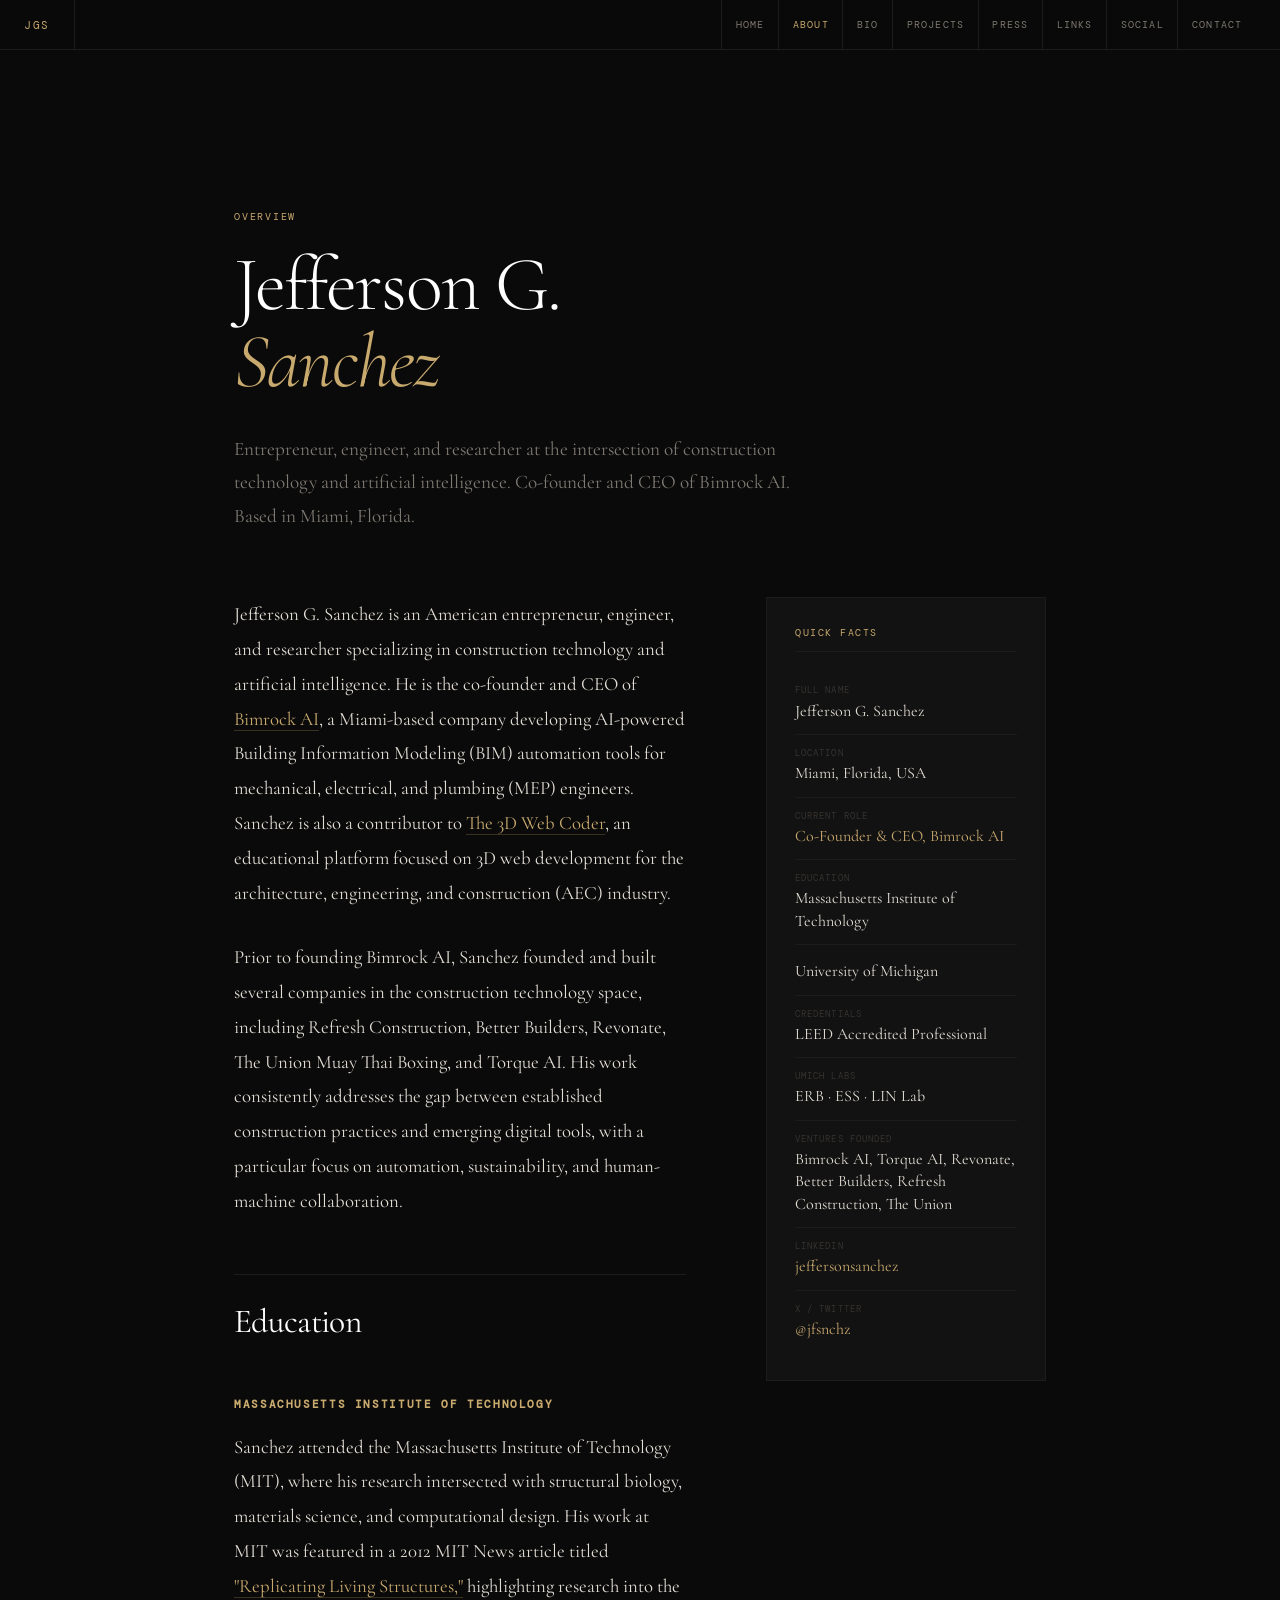
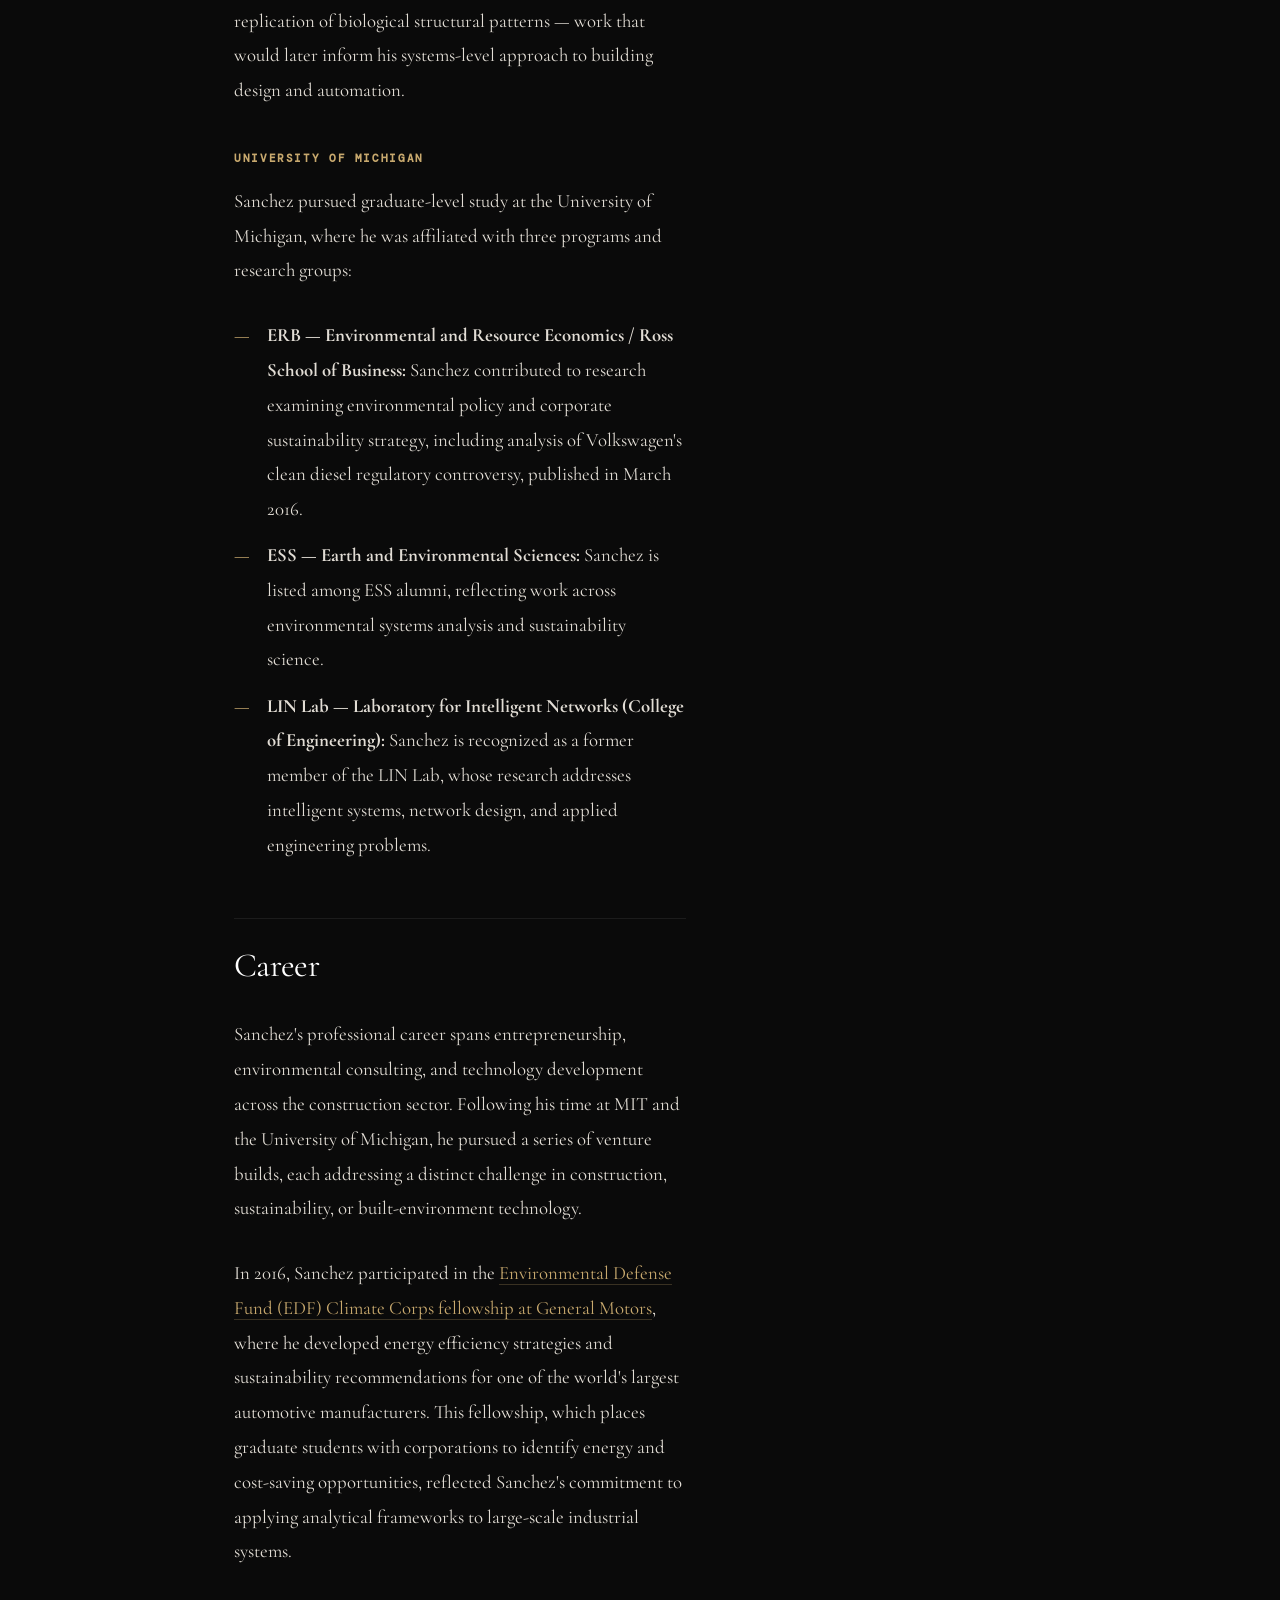
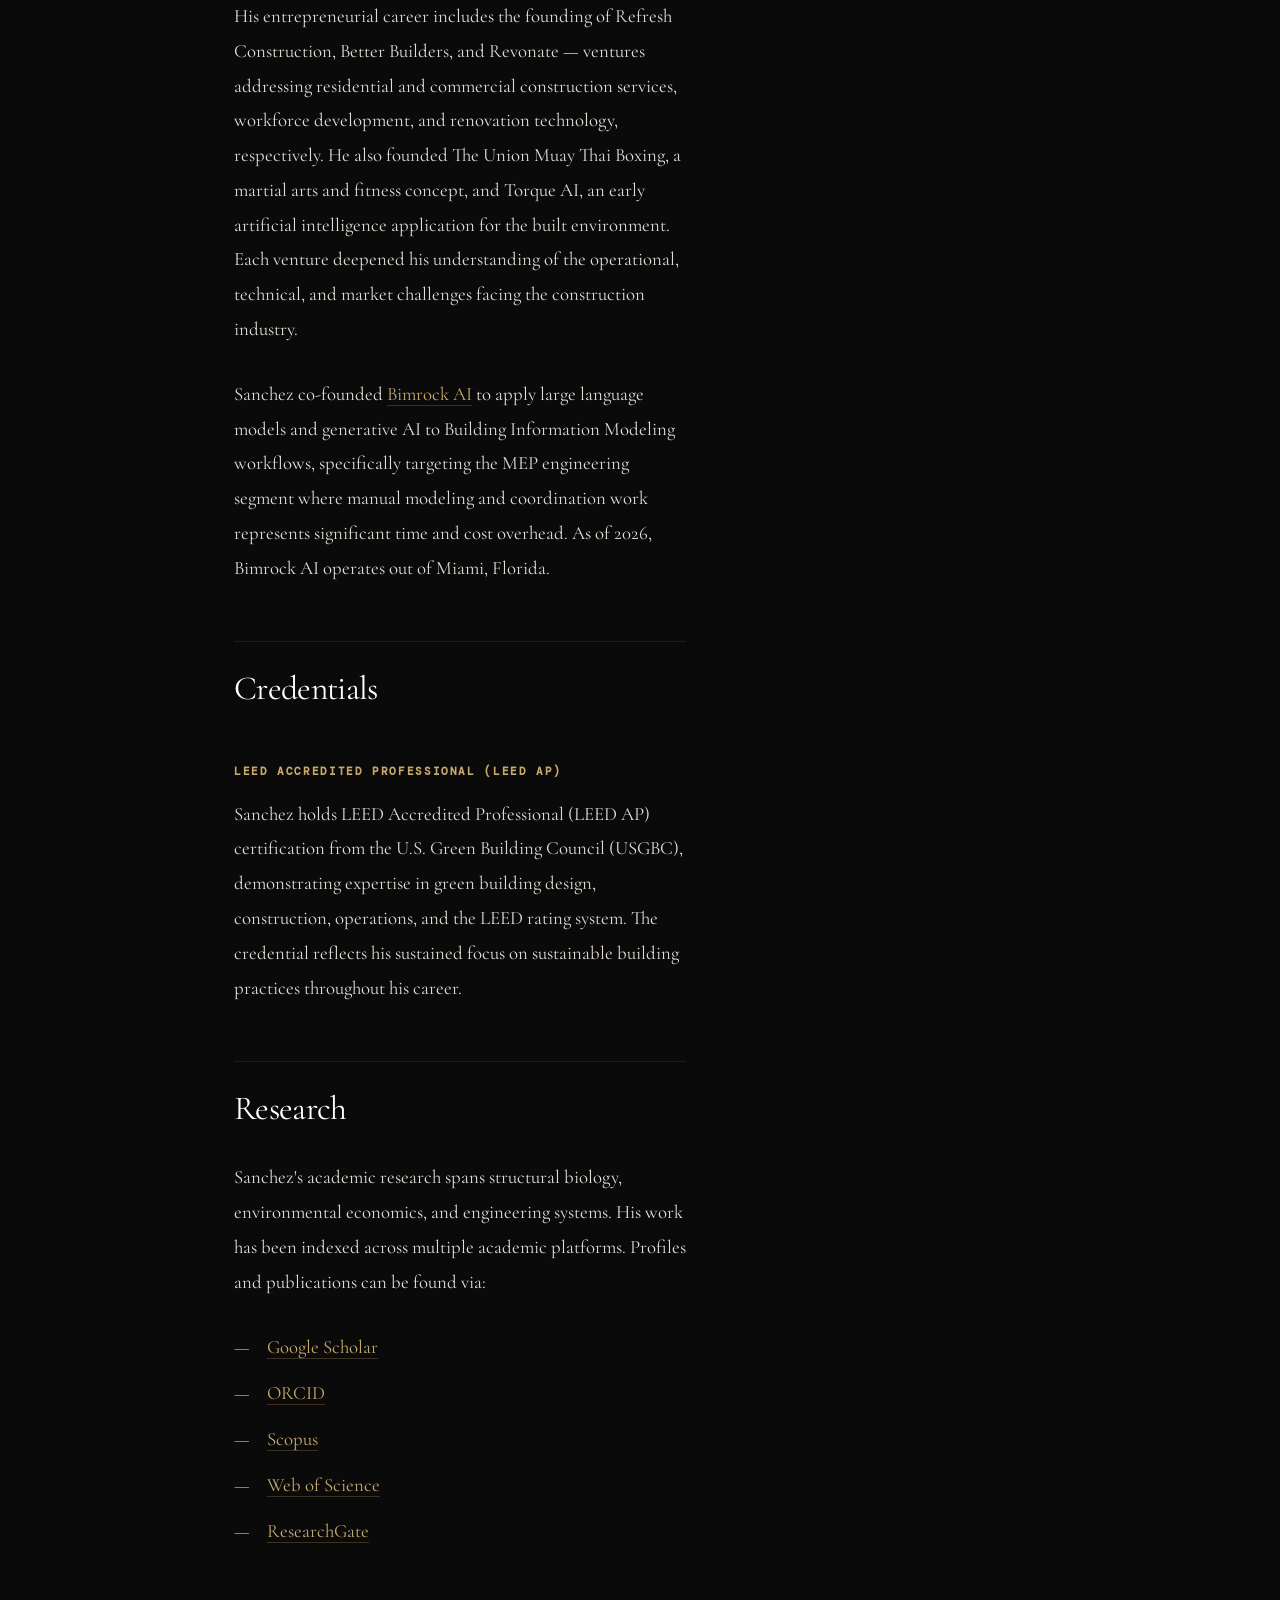
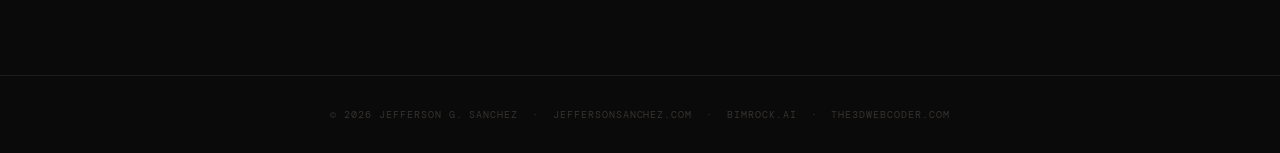
==== about.html @ 59c4698d "build: jefferson sanchez full site v2 - 8 pages Expanded single-page placeholder into a full multi-p" ====
<!DOCTYPE html>
<html lang="en">
<head>
  <meta charset="UTF-8">
  <meta name="viewport" content="width=device-width, initial-scale=1.0">
  <title>About — Jefferson G. Sanchez</title>
  <meta name="description" content="Jefferson G. Sanchez — MIT-educated entrepreneur, engineer, LEED AP, and co-founder of Bimrock AI. Education, career, credentials, and research overview.">
  <meta property="og:title" content="About — Jefferson G. Sanchez">
  <meta property="og:description" content="Education at MIT and University of Michigan, career across construction technology and AI ventures, LEED AP credentials, and academic research.">
  <meta property="og:type" content="profile">
  <meta property="og:url" content="https://jeffersonsanchez.com/about">
  <link rel="canonical" href="https://jeffersonsanchez.com/about">
  <link rel="stylesheet" href="styles.css">
  <style>
    .about-grid {
      display: grid;
      grid-template-columns: 1fr 280px;
      gap: 5rem;
      align-items: start;
    }
    .sidebar-card {
      background: var(--bg-card);
      border: 1px solid var(--border);
      padding: 1.75rem;
      position: sticky;
      top: 70px;
    }
    .sidebar-card__title {
      font-family: 'DM Mono', monospace;
      font-size: 0.6rem;
      letter-spacing: 0.16em;
      text-transform: uppercase;
      color: var(--accent);
      margin-bottom: 1.25rem;
      padding-bottom: 0.75rem;
      border-bottom: 1px solid var(--border);
    }
    .sidebar-row {
      display: flex;
      flex-direction: column;
      gap: 0.2rem;
      padding: 0.75rem 0;
      border-bottom: 1px solid var(--border);
    }
    .sidebar-row:last-child { border-bottom: none; }
    .sidebar-row__label {
      font-family: 'DM Mono', monospace;
      font-size: 0.56rem;
      letter-spacing: 0.12em;
      text-transform: uppercase;
      color: var(--text-3);
    }
    .sidebar-row__value {
      font-size: 1rem;
      color: var(--text);
      line-height: 1.4;
    }
    .sidebar-row__value a {
      color: var(--accent);
      text-decoration: none;
    }
    @media (max-width: 860px) {
      .about-grid { grid-template-columns: 1fr; gap: 3rem; }
      .sidebar-card { position: static; }
    }
  </style>
  <script type="application/ld+json">
  {
    "@context": "https://schema.org",
    "@type": "Person",
    "name": "Jefferson G. Sanchez",
    "givenName": "Jefferson",
    "additionalName": "G.",
    "familyName": "Sanchez",
    "url": "https://jeffersonsanchez.com",
    "jobTitle": ["Co-Founder", "CEO", "GTM Engineer"],
    "description": "MIT-educated entrepreneur and engineer building AI-powered BIM automation for the construction industry. LEED Accredited Professional.",
    "worksFor": {
      "@type": "Organization",
      "name": "Bimrock AI",
      "url": "https://bimrock.ai"
    },
    "alumniOf": [
      {
        "@type": "CollegeOrUniversity",
        "name": "Massachusetts Institute of Technology",
        "url": "https://mit.edu"
      },
      {
        "@type": "CollegeOrUniversity",
        "name": "University of Michigan",
        "url": "https://umich.edu"
      }
    ],
    "hasCredential": {
      "@type": "EducationalOccupationalCredential",
      "name": "LEED Accredited Professional"
    },
    "address": {
      "@type": "PostalAddress",
      "addressLocality": "Miami",
      "addressRegion": "Florida",
      "addressCountry": "US"
    },
    "sameAs": [
      "https://www.linkedin.com/in/jeffersonsanchez",
      "https://twitter.com/jfsnchz",
      "https://www.instagram.com/jfsnchz",
      "https://github.com/jeffersonsanchez",
      "https://scholar.google.com/citations?user=jeffersonsanchez",
      "https://orcid.org/0000-0000-0000-0000",
      "https://www.researchgate.net/profile/Jefferson-Sanchez",
      "https://www.scopus.com/authid/detail.uri?authorId=jeffersonsanchez",
      "https://medium.com/@jeffersonsanchez",
      "https://about.me/jeffersonsanchez",
      "https://linktr.ee/jeffersonsanchez",
      "https://www.crunchbase.com/person/jefferson-sanchez",
      "https://bimrock.ai",
      "https://the3dwebcoder.com",
      "https://news.mit.edu/2012/replicating-living-structures",
      "https://business.edf.org/climate-corps/projects/general-motors-company-jefferson-sanchez-2016/"
    ]
  }
  </script>
</head>
<body>

  <nav class="nav">
    <div class="nav__inner">
      <a href="index.html" class="nav__logo">JGS</a>
      <div class="nav__links">
        <a href="index.html">Home</a>
        <a href="about.html">About</a>
        <a href="bio.html">Bio</a>
        <a href="projects.html">Projects</a>
        <a href="press.html">Press</a>
        <a href="links.html">Links</a>
        <a href="social.html">Social</a>
        <a href="contact.html">Contact</a>
      </div>
    </div>
  </nav>

  <main>
    <div class="container">

      <header class="page-header anim-fade">
        <span class="eyebrow">Overview</span>
        <h1>Jefferson G.<br><em style="font-style:italic;color:var(--accent)">Sanchez</em></h1>
        <p class="lead">Entrepreneur, engineer, and researcher at the intersection of construction technology and artificial intelligence. Co-founder and CEO of Bimrock AI. Based in Miami, Florida.</p>
      </header>

      <div class="about-grid">

        <!-- MAIN CONTENT -->
        <article class="prose anim-fade">

          <p>
            Jefferson G. Sanchez is an American entrepreneur, engineer, and researcher specializing in construction technology and artificial intelligence. He is the co-founder and CEO of <a href="https://bimrock.ai" target="_blank" rel="noopener">Bimrock AI</a>, a Miami-based company developing AI-powered Building Information Modeling (BIM) automation tools for mechanical, electrical, and plumbing (MEP) engineers. Sanchez is also a contributor to <a href="https://the3dwebcoder.com" target="_blank" rel="noopener">The 3D Web Coder</a>, an educational platform focused on 3D web development for the architecture, engineering, and construction (AEC) industry.
          </p>

          <p>
            Prior to founding Bimrock AI, Sanchez founded and built several companies in the construction technology space, including Refresh Construction, Better Builders, Revonate, The Union Muay Thai Boxing, and Torque AI. His work consistently addresses the gap between established construction practices and emerging digital tools, with a particular focus on automation, sustainability, and human-machine collaboration.
          </p>

          <h2>Education</h2>

          <h3>Massachusetts Institute of Technology</h3>
          <p>
            Sanchez attended the Massachusetts Institute of Technology (MIT), where his research intersected with structural biology, materials science, and computational design. His work at MIT was featured in a 2012 MIT News article titled <a href="https://news.mit.edu/2012/replicating-living-structures" target="_blank" rel="noopener">"Replicating Living Structures,"</a> highlighting research into the replication of biological structural patterns — work that would later inform his systems-level approach to building design and automation.
          </p>

          <h3>University of Michigan</h3>
          <p>
            Sanchez pursued graduate-level study at the University of Michigan, where he was affiliated with three programs and research groups:
          </p>
          <ul>
            <li><strong>ERB — Environmental and Resource Economics / Ross School of Business:</strong> Sanchez contributed to research examining environmental policy and corporate sustainability strategy, including analysis of Volkswagen's clean diesel regulatory controversy, published in March 2016.</li>
            <li><strong>ESS — Earth and Environmental Sciences:</strong> Sanchez is listed among ESS alumni, reflecting work across environmental systems analysis and sustainability science.</li>
            <li><strong>LIN Lab — Laboratory for Intelligent Networks (College of Engineering):</strong> Sanchez is recognized as a former member of the LIN Lab, whose research addresses intelligent systems, network design, and applied engineering problems.</li>
          </ul>

          <h2>Career</h2>

          <p>
            Sanchez's professional career spans entrepreneurship, environmental consulting, and technology development across the construction sector. Following his time at MIT and the University of Michigan, he pursued a series of venture builds, each addressing a distinct challenge in construction, sustainability, or built-environment technology.
          </p>

          <p>
            In 2016, Sanchez participated in the <a href="https://business.edf.org/climate-corps/projects/general-motors-company-jefferson-sanchez-2016/" target="_blank" rel="noopener">Environmental Defense Fund (EDF) Climate Corps fellowship at General Motors</a>, where he developed energy efficiency strategies and sustainability recommendations for one of the world's largest automotive manufacturers. This fellowship, which places graduate students with corporations to identify energy and cost-saving opportunities, reflected Sanchez's commitment to applying analytical frameworks to large-scale industrial systems.
          </p>

          <p>
            His entrepreneurial career includes the founding of Refresh Construction, Better Builders, and Revonate — ventures addressing residential and commercial construction services, workforce development, and renovation technology, respectively. He also founded The Union Muay Thai Boxing, a martial arts and fitness concept, and Torque AI, an early artificial intelligence application for the built environment. Each venture deepened his understanding of the operational, technical, and market challenges facing the construction industry.
          </p>

          <p>
            Sanchez co-founded <a href="https://bimrock.ai" target="_blank" rel="noopener">Bimrock AI</a> to apply large language models and generative AI to Building Information Modeling workflows, specifically targeting the MEP engineering segment where manual modeling and coordination work represents significant time and cost overhead. As of 2026, Bimrock AI operates out of Miami, Florida.
          </p>

          <h2>Credentials</h2>

          <h3>LEED Accredited Professional (LEED AP)</h3>
          <p>
            Sanchez holds LEED Accredited Professional (LEED AP) certification from the U.S. Green Building Council (USGBC), demonstrating expertise in green building design, construction, operations, and the LEED rating system. The credential reflects his sustained focus on sustainable building practices throughout his career.
          </p>

          <h2>Research</h2>

          <p>
            Sanchez's academic research spans structural biology, environmental economics, and engineering systems. His work has been indexed across multiple academic platforms. Profiles and publications can be found via:
          </p>
          <ul>
            <li><a href="https://scholar.google.com" target="_blank" rel="noopener">Google Scholar</a></li>
            <li><a href="https://orcid.org" target="_blank" rel="noopener">ORCID</a></li>
            <li><a href="https://www.scopus.com" target="_blank" rel="noopener">Scopus</a></li>
            <li><a href="https://www.webofscience.com" target="_blank" rel="noopener">Web of Science</a></li>
            <li><a href="https://www.researchgate.net/profile/Jefferson-Sanchez" target="_blank" rel="noopener">ResearchGate</a></li>
          </ul>

        </article>

        <!-- SIDEBAR -->
        <aside class="anim-fade anim-d2">
          <div class="sidebar-card">
            <div class="sidebar-card__title">Quick Facts</div>
            <div class="sidebar-row">
              <span class="sidebar-row__label">Full Name</span>
              <span class="sidebar-row__value">Jefferson G. Sanchez</span>
            </div>
            <div class="sidebar-row">
              <span class="sidebar-row__label">Location</span>
              <span class="sidebar-row__value">Miami, Florida, USA</span>
            </div>
            <div class="sidebar-row">
              <span class="sidebar-row__label">Current Role</span>
              <span class="sidebar-row__value"><a href="https://bimrock.ai" target="_blank" rel="noopener">Co-Founder &amp; CEO, Bimrock AI</a></span>
            </div>
            <div class="sidebar-row">
              <span class="sidebar-row__label">Education</span>
              <span class="sidebar-row__value">Massachusetts Institute of Technology</span>
            </div>
            <div class="sidebar-row">
              <span class="sidebar-row__label"></span>
              <span class="sidebar-row__value">University of Michigan</span>
            </div>
            <div class="sidebar-row">
              <span class="sidebar-row__label">Credentials</span>
              <span class="sidebar-row__value">LEED Accredited Professional</span>
            </div>
            <div class="sidebar-row">
              <span class="sidebar-row__label">UMich Labs</span>
              <span class="sidebar-row__value">ERB · ESS · LIN Lab</span>
            </div>
            <div class="sidebar-row">
              <span class="sidebar-row__label">Ventures Founded</span>
              <span class="sidebar-row__value">Bimrock AI, Torque AI, Revonate, Better Builders, Refresh Construction, The Union</span>
            </div>
            <div class="sidebar-row">
              <span class="sidebar-row__label">LinkedIn</span>
              <span class="sidebar-row__value"><a href="https://linkedin.com/in/jeffersonsanchez" target="_blank" rel="noopener">jeffersonsanchez</a></span>
            </div>
            <div class="sidebar-row">
              <span class="sidebar-row__label">X / Twitter</span>
              <span class="sidebar-row__value"><a href="https://twitter.com/jfsnchz" target="_blank" rel="noopener">@jfsnchz</a></span>
            </div>
          </div>
        </aside>

      </div>
    </div>
  </main>

  <footer class="footer">
    <div class="footer__inner">
      <p>© 2026 Jefferson G. Sanchez &nbsp;·&nbsp; <a href="https://jeffersonsanchez.com">jeffersonsanchez.com</a> &nbsp;·&nbsp; <a href="https://bimrock.ai" target="_blank" rel="noopener">bimrock.ai</a> &nbsp;·&nbsp; <a href="https://the3dwebcoder.com" target="_blank" rel="noopener">the3dwebcoder.com</a></p>
    </div>
  </footer>

  <script>
    const p = location.pathname.split('/').pop() || 'index.html';
    document.querySelectorAll('.nav__links a').forEach(a => {
      if (a.getAttribute('href') === p) a.setAttribute('aria-current', 'page');
    });
  </script>

</body>
</html>
---- styles.css ----
/* ============================================================
   jeffersonsanchez.com — shared stylesheet
   Cormorant Garamond + DM Mono · Dark · Gold #c8a96e
   ============================================================ */

@import url('https://fonts.googleapis.com/css2?family=Cormorant+Garamond:ital,wght@0,300;0,400;0,500;0,600;1,300;1,400;1,500&family=DM+Mono:wght@300;400;500&display=swap');

/* ─── TOKENS ───────────────────────────────────────────── */

:root {
  --bg:          #0a0a0a;
  --bg-2:        #0f0f0f;
  --bg-card:     #121212;
  --bg-card-2:   #161616;
  --border:      #1c1c1c;
  --border-2:    #282828;
  --text:        #e2ddd5;
  --text-2:      #7e7972;
  --text-3:      #363330;
  --accent:      #c8a96e;
  --accent-low:  rgba(200,169,110,0.10);
  --accent-mid:  rgba(200,169,110,0.25);
  --white:       #ffffff;
}

/* ─── RESET ──────────────────────────────────────────────── */

*, *::before, *::after { box-sizing: border-box; margin: 0; padding: 0; }
html { scroll-behavior: smooth; }
body {
  background: var(--bg);
  color: var(--text);
  font-family: 'Cormorant Garamond', Georgia, serif;
  min-height: 100vh;
  display: flex;
  flex-direction: column;
  -webkit-font-smoothing: antialiased;
  -moz-osx-font-smoothing: grayscale;
}
img, video { max-width: 100%; display: block; }

/* ─── NAVIGATION ─────────────────────────────────────────── */

.nav {
  position: fixed;
  inset: 0 0 auto 0;
  z-index: 100;
  height: 50px;
  background: rgba(10,10,10,0.93);
  border-bottom: 1px solid var(--border);
  backdrop-filter: blur(18px);
  -webkit-backdrop-filter: blur(18px);
  display: flex;
  align-items: stretch;
}

.nav__inner {
  width: 100%;
  max-width: 1300px;
  margin: 0 auto;
  padding: 0 1.5rem;
  display: flex;
  align-items: stretch;
  gap: 0;
}

.nav__logo {
  font-family: 'DM Mono', monospace;
  font-size: 0.68rem;
  letter-spacing: 0.16em;
  text-transform: uppercase;
  color: var(--accent);
  text-decoration: none;
  white-space: nowrap;
  flex-shrink: 0;
  display: flex;
  align-items: center;
  padding-right: 1.5rem;
  border-right: 1px solid var(--border);
}

.nav__links {
  display: flex;
  overflow-x: auto;
  scrollbar-width: none;
  -ms-overflow-style: none;
  margin-left: auto;
}
.nav__links::-webkit-scrollbar { display: none; }

.nav__links a {
  font-family: 'DM Mono', monospace;
  font-size: 0.62rem;
  letter-spacing: 0.12em;
  text-transform: uppercase;
  color: var(--text-2);
  text-decoration: none;
  padding: 0 0.85rem;
  white-space: nowrap;
  border-left: 1px solid var(--border);
  display: flex;
  align-items: center;
  transition: color 0.15s;
}
.nav__links a:hover,
.nav__links a[aria-current="page"] { color: var(--accent); }

/* ─── MAIN ───────────────────────────────────────────────── */

main { flex: 1; padding-top: 50px; }

/* ─── FOOTER ─────────────────────────────────────────────── */

.footer {
  border-top: 1px solid var(--border);
  padding: 2rem 1.5rem;
  margin-top: auto;
}
.footer__inner {
  max-width: 1300px;
  margin: 0 auto;
  display: flex;
  align-items: center;
  justify-content: center;
  flex-wrap: wrap;
  gap: 0.5rem;
}
.footer p {
  font-family: 'DM Mono', monospace;
  font-size: 0.6rem;
  letter-spacing: 0.1em;
  text-transform: uppercase;
  color: var(--text-3);
  text-align: center;
}
.footer a {
  color: var(--text-3);
  text-decoration: none;
  transition: color 0.15s;
}
.footer a:hover { color: var(--accent); }

/* ─── LAYOUT ─────────────────────────────────────────────── */

.container {
  max-width: 860px;
  margin: 0 auto;
  padding: 5rem 1.5rem 6rem;
}
.container--wide {
  max-width: 1100px;
  margin: 0 auto;
  padding: 4rem 1.5rem 5rem;
}

/* ─── EYEBROW / SECTION LABEL ────────────────────────────── */

.eyebrow {
  font-family: 'DM Mono', monospace;
  font-size: 0.62rem;
  letter-spacing: 0.18em;
  text-transform: uppercase;
  color: var(--accent);
  display: block;
}

.section-label {
  font-family: 'DM Mono', monospace;
  font-size: 0.6rem;
  letter-spacing: 0.18em;
  text-transform: uppercase;
  color: var(--accent);
  display: flex;
  align-items: center;
  gap: 1.25rem;
  margin-bottom: 2.5rem;
}
.section-label::after {
  content: '';
  flex: 1;
  height: 1px;
  background: var(--border);
}

/* ─── PAGE HEADER ────────────────────────────────────────── */

.page-header {
  padding: 5rem 0 4rem;
}
.page-header .eyebrow { margin-bottom: 1.5rem; }
.page-header h1 {
  font-size: clamp(2.75rem, 6vw, 5.5rem);
  font-weight: 300;
  line-height: 1.0;
  color: var(--white);
  letter-spacing: -0.025em;
  margin-bottom: 2rem;
}
.page-header .lead {
  font-size: 1.2rem;
  line-height: 1.75;
  color: var(--text-2);
  max-width: 600px;
}

/* ─── PROSE ──────────────────────────────────────────────── */

.prose {
  font-size: 1.175rem;
  line-height: 1.85;
  color: var(--text);
}
.prose p { margin-bottom: 1.6em; }
.prose p:last-child { margin-bottom: 0; }
.prose h2 {
  font-size: 2.1rem;
  font-weight: 400;
  color: var(--white);
  letter-spacing: -0.02em;
  margin: 3.5rem 0 1.25rem;
  padding-top: 1rem;
  border-top: 1px solid var(--border);
}
.prose h3 {
  font-family: 'DM Mono', monospace;
  font-size: 0.68rem;
  letter-spacing: 0.15em;
  text-transform: uppercase;
  color: var(--accent);
  margin: 2.5rem 0 1rem;
}
.prose a {
  color: var(--accent);
  text-decoration: none;
  border-bottom: 1px solid var(--accent-mid);
  transition: border-color 0.15s;
}
.prose a:hover { border-color: var(--accent); }
.prose ul {
  list-style: none;
  margin-bottom: 1.6em;
  padding-left: 0;
}
.prose ul li {
  padding-left: 1.75em;
  position: relative;
  margin-bottom: 0.6em;
}
.prose ul li::before {
  content: '—';
  position: absolute;
  left: 0;
  color: var(--accent);
}
.prose cite {
  display: block;
  font-style: italic;
  font-size: 1rem;
  color: var(--text-2);
  margin-top: 1em;
  padding-left: 1em;
  border-left: 2px solid var(--border-2);
}

/* ─── CARD ───────────────────────────────────────────────── */

.card {
  background: var(--bg-card);
  border: 1px solid var(--border);
  padding: 2rem;
  transition: border-color 0.2s, background 0.2s;
}
.card:hover { border-color: var(--border-2); background: var(--bg-card-2); }
.card .eyebrow { margin-bottom: 0.85rem; }
.card h2, .card h3 {
  font-size: 1.6rem;
  font-weight: 400;
  color: var(--white);
  margin-bottom: 0.75rem;
  line-height: 1.2;
}
.card p {
  font-size: 1.05rem;
  color: var(--text-2);
  line-height: 1.68;
}
.card .card-link {
  display: inline-flex;
  align-items: center;
  gap: 0.4rem;
  margin-top: 1.25rem;
  font-family: 'DM Mono', monospace;
  font-size: 0.62rem;
  letter-spacing: 0.12em;
  text-transform: uppercase;
  color: var(--accent);
  text-decoration: none;
  border-bottom: 1px solid var(--accent-mid);
  padding-bottom: 1px;
  transition: border-color 0.15s;
}
.card .card-link:hover { border-color: var(--accent); }

/* ─── BADGE ──────────────────────────────────────────────── */

.badge {
  display: inline-block;
  font-family: 'DM Mono', monospace;
  font-size: 0.56rem;
  letter-spacing: 0.12em;
  text-transform: uppercase;
  padding: 0.2rem 0.55rem;
  border: 1px solid;
}
.badge--active { color: var(--accent); border-color: var(--accent-mid); background: var(--accent-low); }
.badge--past { color: var(--text-3); border-color: var(--border); }

/* ─── LINK LIST ──────────────────────────────────────────── */

.link-list { list-style: none; }
.link-list li { border-bottom: 1px solid var(--border); }
.link-list li:first-child { border-top: 1px solid var(--border); }
.link-list a {
  display: flex;
  align-items: center;
  gap: 1rem;
  padding: 0.85rem 0;
  text-decoration: none;
  transition: color 0.15s;
}
.link-list a:hover .link-name { color: var(--accent); }
.link-list a:hover .link-arrow { opacity: 1; color: var(--accent); }
.link-name {
  font-size: 1.1rem;
  color: var(--text);
  flex: 1;
  transition: color 0.15s;
}
.link-url {
  font-family: 'DM Mono', monospace;
  font-size: 0.6rem;
  letter-spacing: 0.06em;
  color: var(--text-3);
  overflow: hidden;
  text-overflow: ellipsis;
  white-space: nowrap;
  max-width: 260px;
}
.link-arrow {
  font-size: 0.85rem;
  color: var(--text-3);
  opacity: 0;
  transition: opacity 0.15s, color 0.15s;
  flex-shrink: 0;
}

/* ─── PHOTO PLACEHOLDER ──────────────────────────────────── */

.photo-grid {
  display: grid;
  grid-template-columns: repeat(2, 1fr);
  gap: 1px;
  background: var(--border);
}
.photo-placeholder {
  background: var(--bg-card);
  aspect-ratio: 4 / 5;
  display: flex;
  flex-direction: column;
  align-items: center;
  justify-content: center;
  gap: 0.85rem;
}
.photo-placeholder svg { color: var(--border-2); }
.photo-placeholder span {
  font-family: 'DM Mono', monospace;
  font-size: 0.58rem;
  letter-spacing: 0.12em;
  text-transform: uppercase;
  color: var(--text-3);
}

/* ─── PRESS ITEM ─────────────────────────────────────────── */

.press-item {
  padding: 2.25rem 0;
  border-bottom: 1px solid var(--border);
}
.press-item:first-of-type { border-top: 1px solid var(--border); }
.press-item__meta {
  display: flex;
  align-items: center;
  gap: 1rem;
  margin-bottom: 0.85rem;
}
.press-item__source {
  font-family: 'DM Mono', monospace;
  font-size: 0.6rem;
  letter-spacing: 0.14em;
  text-transform: uppercase;
  color: var(--accent);
}
.press-item__type,
.press-item__date {
  font-family: 'DM Mono', monospace;
  font-size: 0.6rem;
  letter-spacing: 0.08em;
  color: var(--text-3);
}
.press-item__title {
  font-size: 1.55rem;
  font-weight: 400;
  color: var(--white);
  line-height: 1.25;
  margin-bottom: 0.65rem;
}
.press-item__desc {
  font-size: 1.05rem;
  color: var(--text-2);
  line-height: 1.68;
  margin-bottom: 1.1rem;
  max-width: 700px;
}
.press-item__link {
  font-family: 'DM Mono', monospace;
  font-size: 0.6rem;
  letter-spacing: 0.1em;
  text-transform: uppercase;
  color: var(--accent);
  text-decoration: none;
  border-bottom: 1px solid var(--accent-mid);
  padding-bottom: 1px;
  transition: border-color 0.15s;
}
.press-item__link:hover { border-color: var(--accent); }

/* ─── TIMELINE ───────────────────────────────────────────── */

.timeline { list-style: none; }
.timeline-item {
  display: grid;
  grid-template-columns: 120px 1fr;
  gap: 2rem;
  padding: 2rem 0;
  border-bottom: 1px solid var(--border);
}
.timeline-item:first-child { border-top: 1px solid var(--border); }
.timeline-item__date {
  font-family: 'DM Mono', monospace;
  font-size: 0.64rem;
  letter-spacing: 0.1em;
  color: var(--text-3);
  padding-top: 0.25rem;
}
.timeline-item__title {
  font-size: 1.3rem;
  font-weight: 400;
  color: var(--white);
  margin-bottom: 0.4rem;
  line-height: 1.2;
}
.timeline-item__body {
  font-size: 1rem;
  color: var(--text-2);
  line-height: 1.65;
}

/* ─── ANIMATIONS ─────────────────────────────────────────── */

@keyframes fadeUp {
  from { opacity: 0; transform: translateY(14px); }
  to   { opacity: 1; transform: translateY(0); }
}
.anim-fade { animation: fadeUp 0.55s ease both; }
.anim-d1 { animation-delay: 0.08s; }
.anim-d2 { animation-delay: 0.16s; }
.anim-d3 { animation-delay: 0.24s; }
.anim-d4 { animation-delay: 0.32s; }
.anim-d5 { animation-delay: 0.40s; }
.anim-d6 { animation-delay: 0.48s; }
.anim-d7 { animation-delay: 0.56s; }

/* ─── RESPONSIVE ─────────────────────────────────────────── */

@media (max-width: 768px) {
  .container, .container--wide { padding: 3.5rem 1.25rem 4.5rem; }
  .page-header h1 { font-size: 2.5rem; }
  .link-url { display: none; }
  .timeline-item { grid-template-columns: 1fr; gap: 0.5rem; }
}
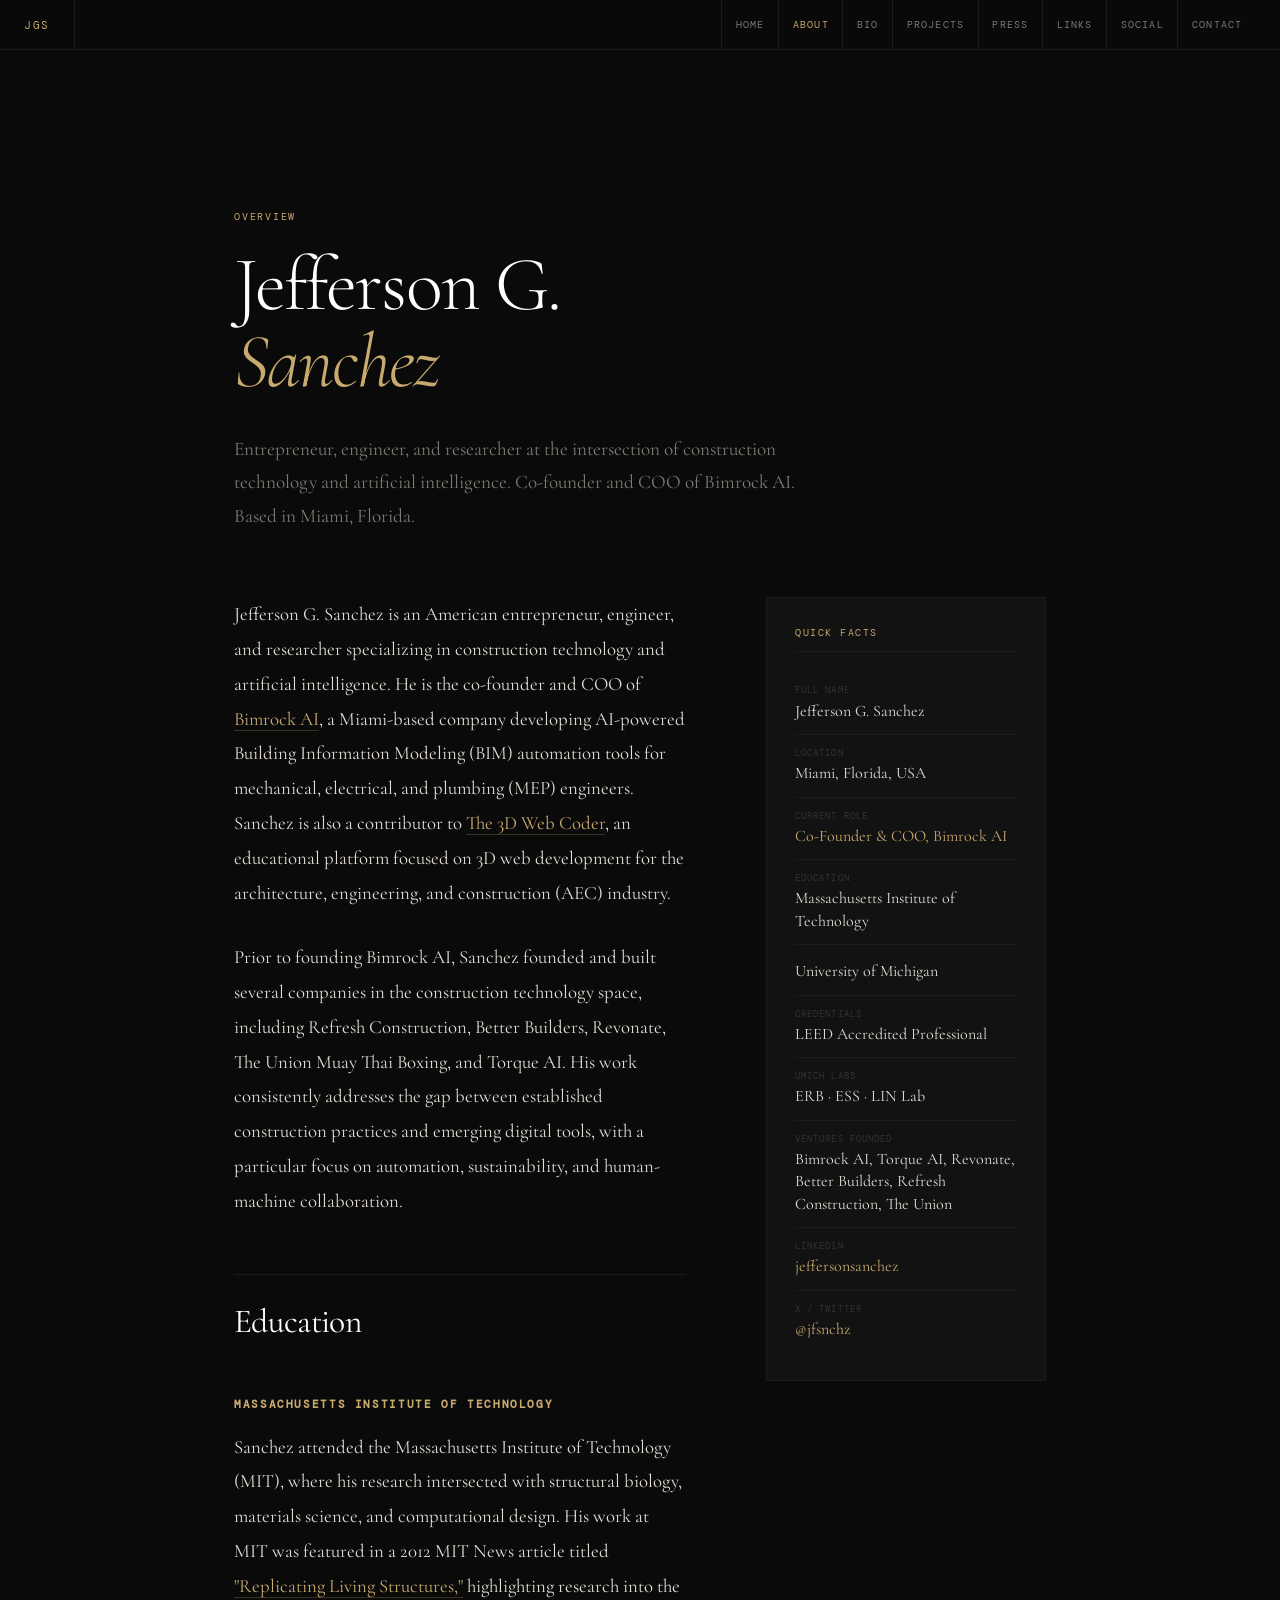
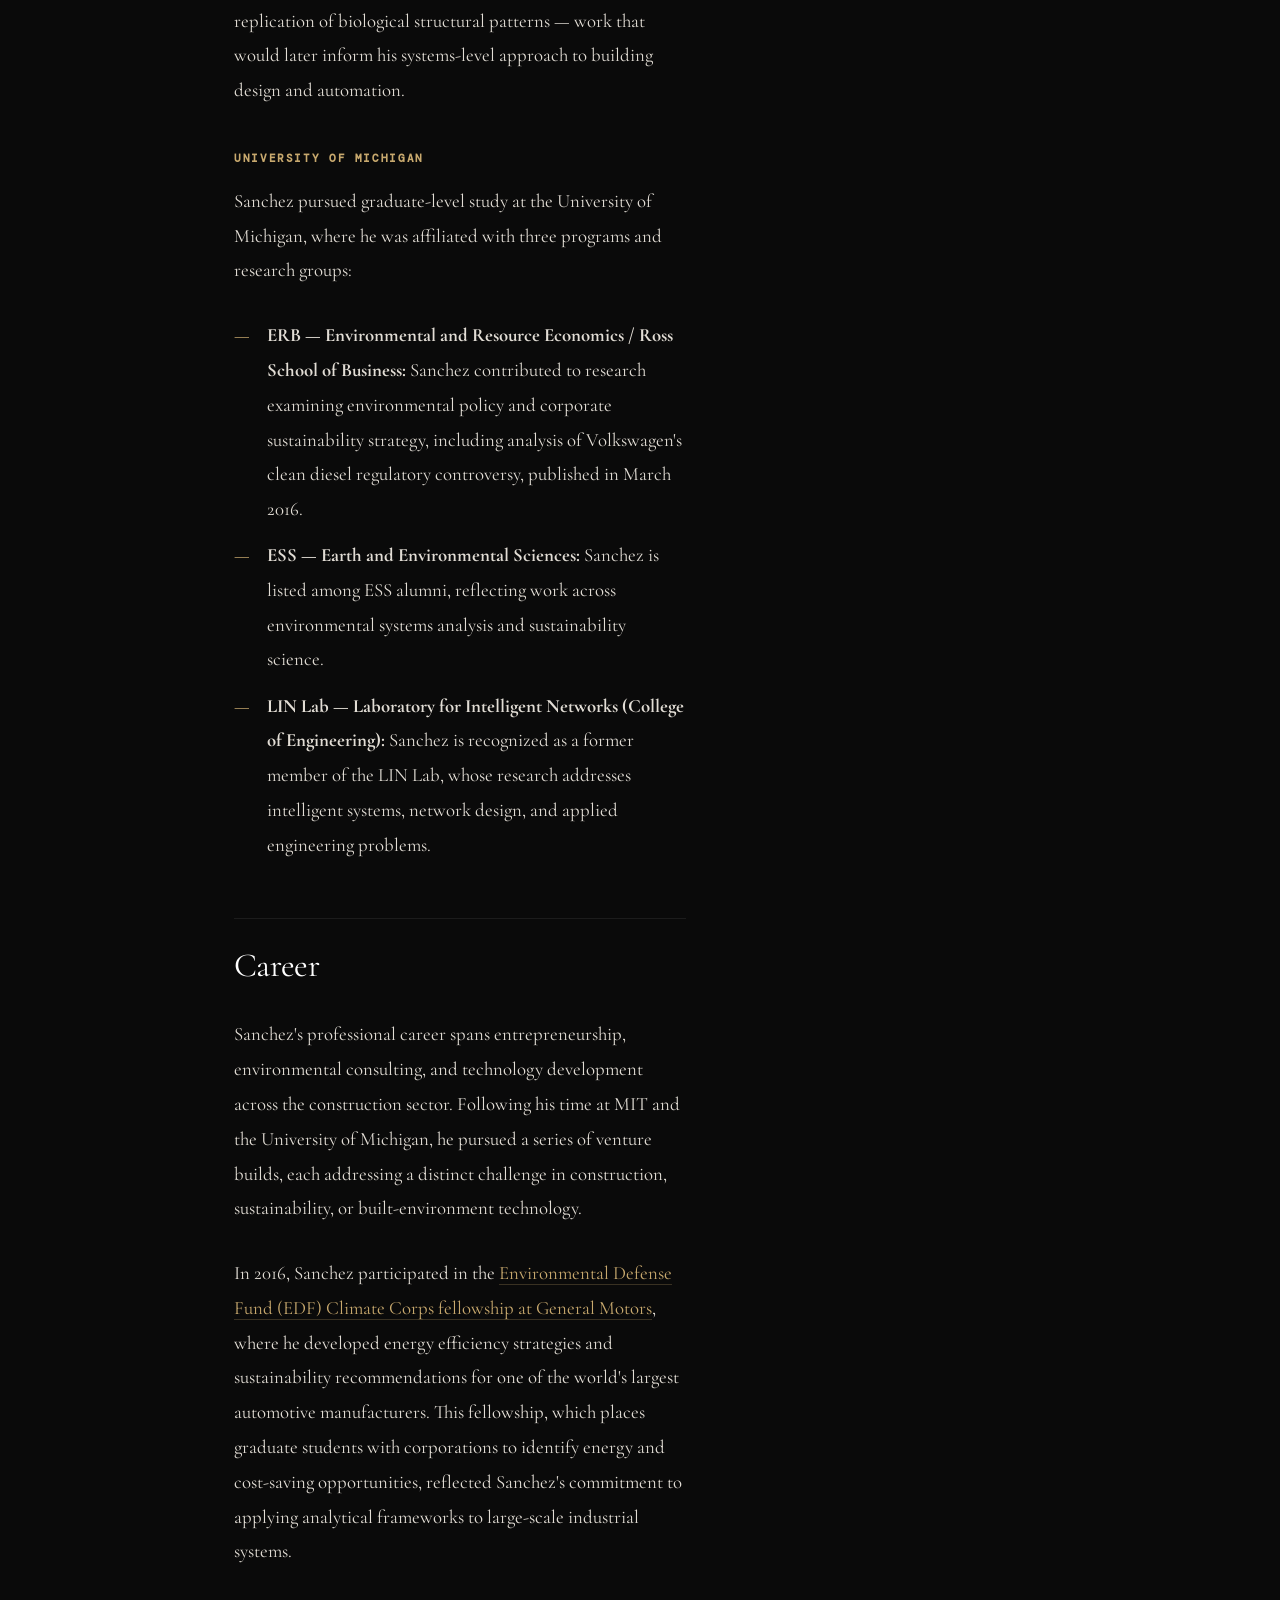
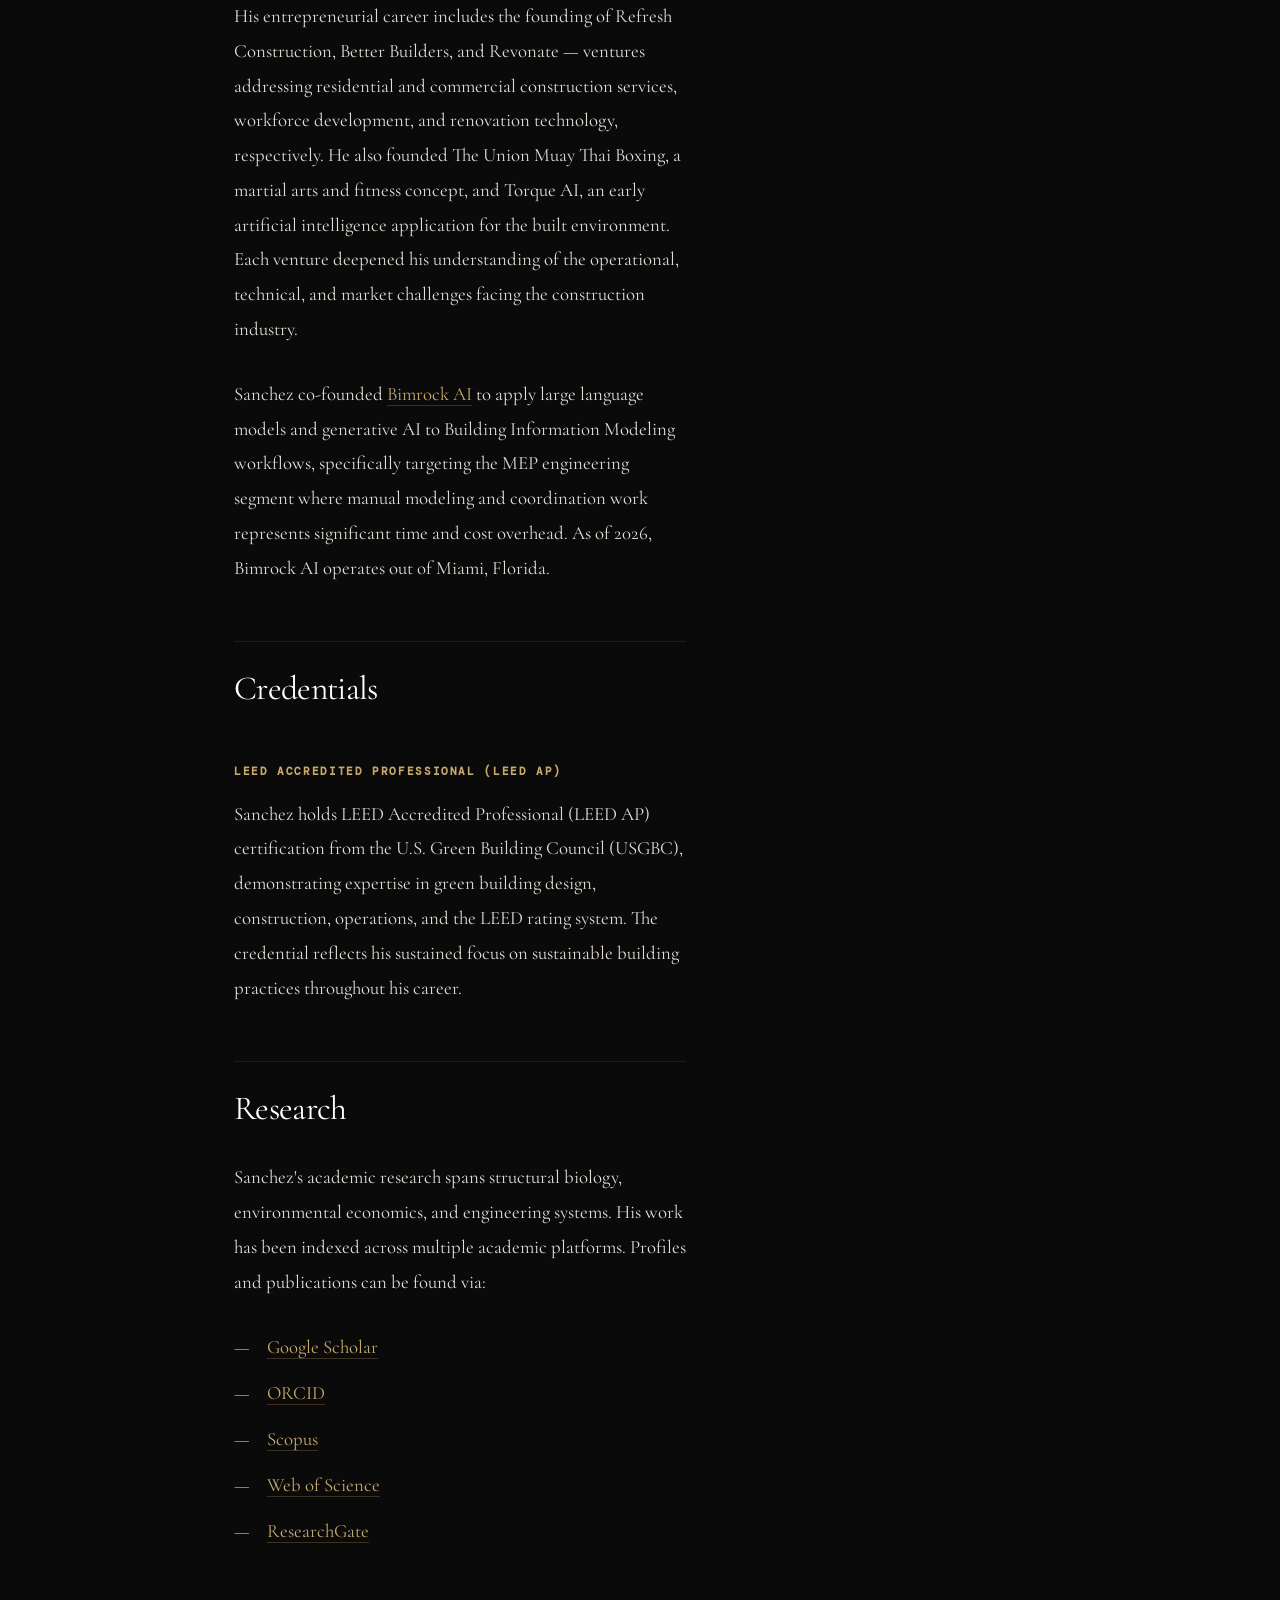
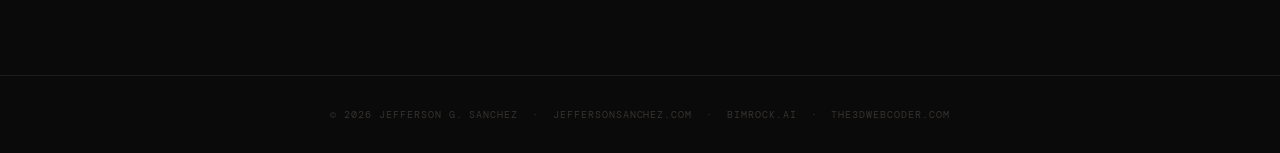
==== commit c0ec69cd: "update title: CEO → COO at Bimrock AI Updates 7 references across index.html, about.html, and bio.ht" ====
--- a/about.html
+++ b/about.html
@@ -73,7 +73,7 @@
     "additionalName": "G.",
     "familyName": "Sanchez",
     "url": "https://jeffersonsanchez.com",
-    "jobTitle": ["Co-Founder", "CEO", "GTM Engineer"],
+    "jobTitle": ["Co-Founder", "COO", "GTM Engineer"],
     "description": "MIT-educated entrepreneur and engineer building AI-powered BIM automation for the construction industry. LEED Accredited Professional.",
     "worksFor": {
       "@type": "Organization",
@@ -147,7 +147,7 @@
       <header class="page-header anim-fade">
         <span class="eyebrow">Overview</span>
         <h1>Jefferson G.<br><em style="font-style:italic;color:var(--accent)">Sanchez</em></h1>
-        <p class="lead">Entrepreneur, engineer, and researcher at the intersection of construction technology and artificial intelligence. Co-founder and CEO of Bimrock AI. Based in Miami, Florida.</p>
+        <p class="lead">Entrepreneur, engineer, and researcher at the intersection of construction technology and artificial intelligence. Co-founder and COO of Bimrock AI. Based in Miami, Florida.</p>
       </header>
 
       <div class="about-grid">
@@ -156,7 +156,7 @@
         <article class="prose anim-fade">
 
           <p>
-            Jefferson G. Sanchez is an American entrepreneur, engineer, and researcher specializing in construction technology and artificial intelligence. He is the co-founder and CEO of <a href="https://bimrock.ai" target="_blank" rel="noopener">Bimrock AI</a>, a Miami-based company developing AI-powered Building Information Modeling (BIM) automation tools for mechanical, electrical, and plumbing (MEP) engineers. Sanchez is also a contributor to <a href="https://the3dwebcoder.com" target="_blank" rel="noopener">The 3D Web Coder</a>, an educational platform focused on 3D web development for the architecture, engineering, and construction (AEC) industry.
+            Jefferson G. Sanchez is an American entrepreneur, engineer, and researcher specializing in construction technology and artificial intelligence. He is the co-founder and COO of <a href="https://bimrock.ai" target="_blank" rel="noopener">Bimrock AI</a>, a Miami-based company developing AI-powered Building Information Modeling (BIM) automation tools for mechanical, electrical, and plumbing (MEP) engineers. Sanchez is also a contributor to <a href="https://the3dwebcoder.com" target="_blank" rel="noopener">The 3D Web Coder</a>, an educational platform focused on 3D web development for the architecture, engineering, and construction (AEC) industry.
           </p>
 
           <p>
@@ -234,7 +234,7 @@
             </div>
             <div class="sidebar-row">
               <span class="sidebar-row__label">Current Role</span>
-              <span class="sidebar-row__value"><a href="https://bimrock.ai" target="_blank" rel="noopener">Co-Founder &amp; CEO, Bimrock AI</a></span>
+              <span class="sidebar-row__value"><a href="https://bimrock.ai" target="_blank" rel="noopener">Co-Founder &amp; COO, Bimrock AI</a></span>
             </div>
             <div class="sidebar-row">
               <span class="sidebar-row__label">Education</span>
